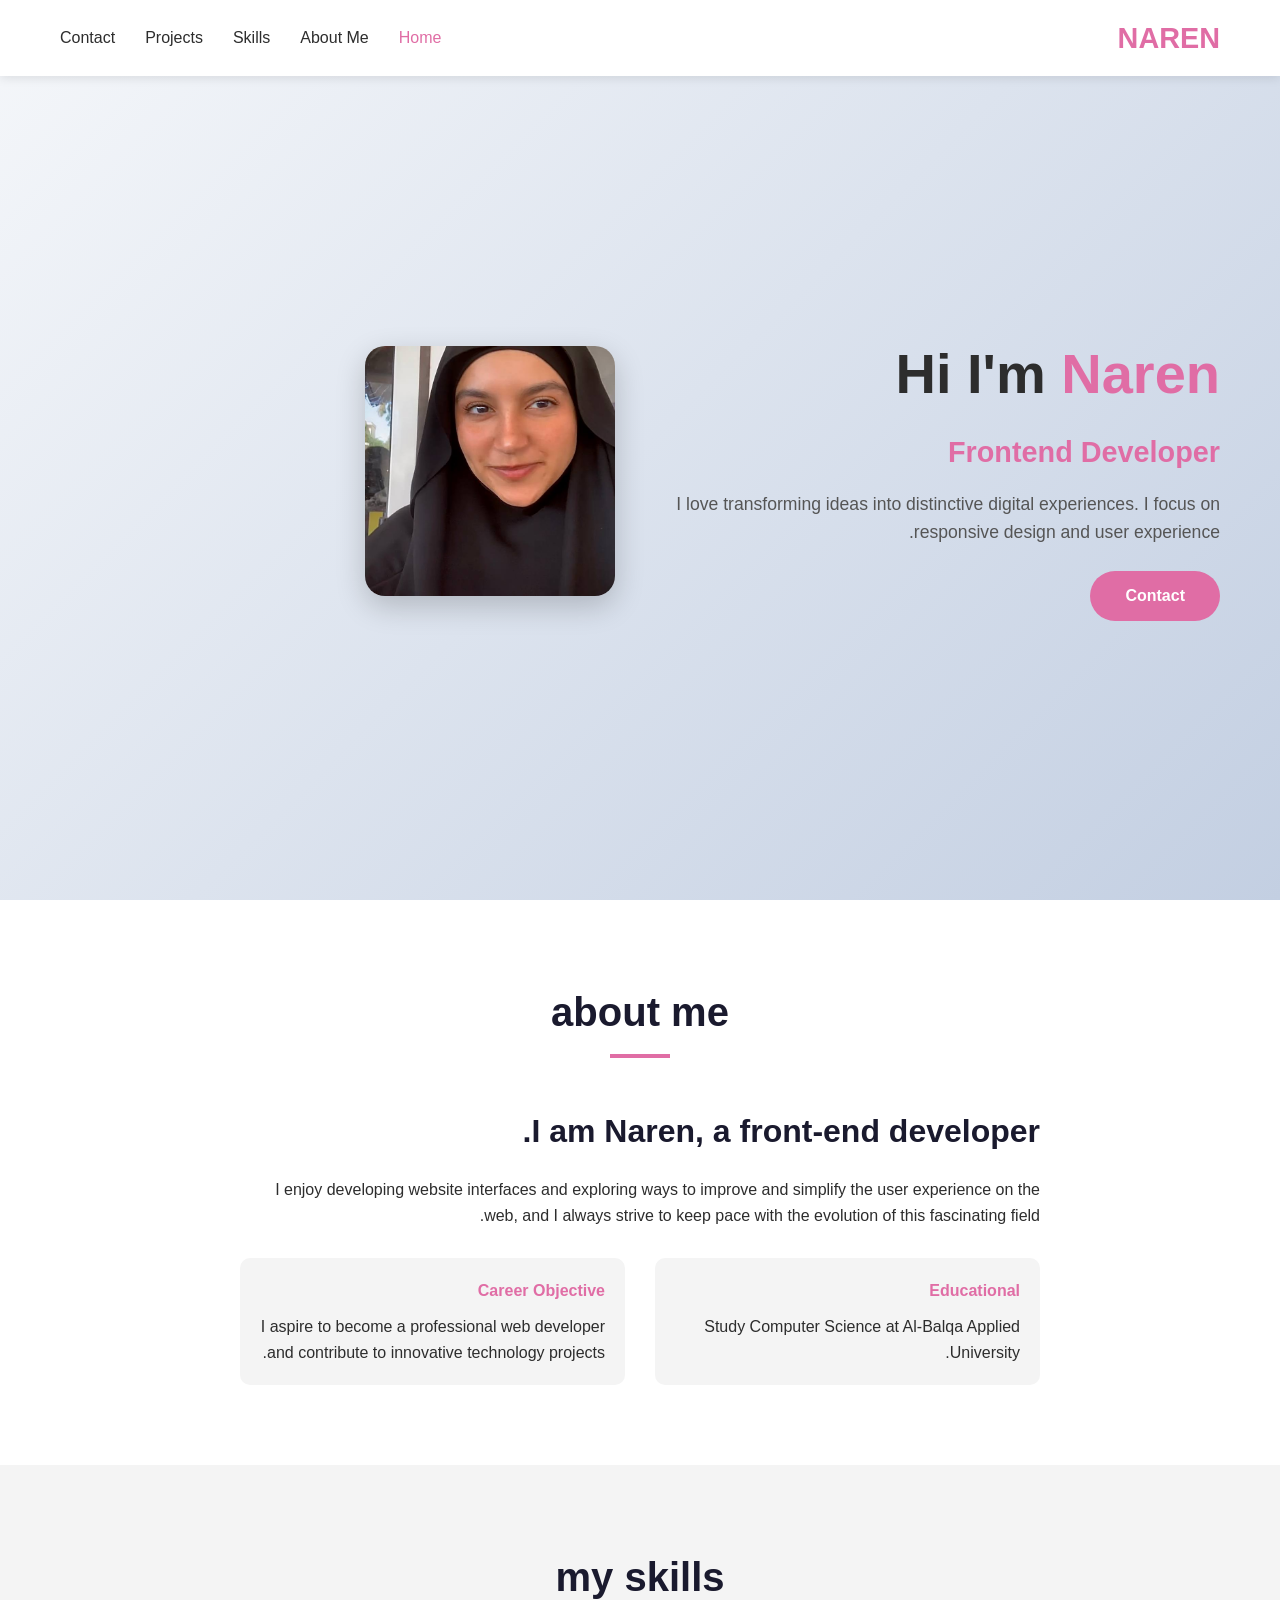
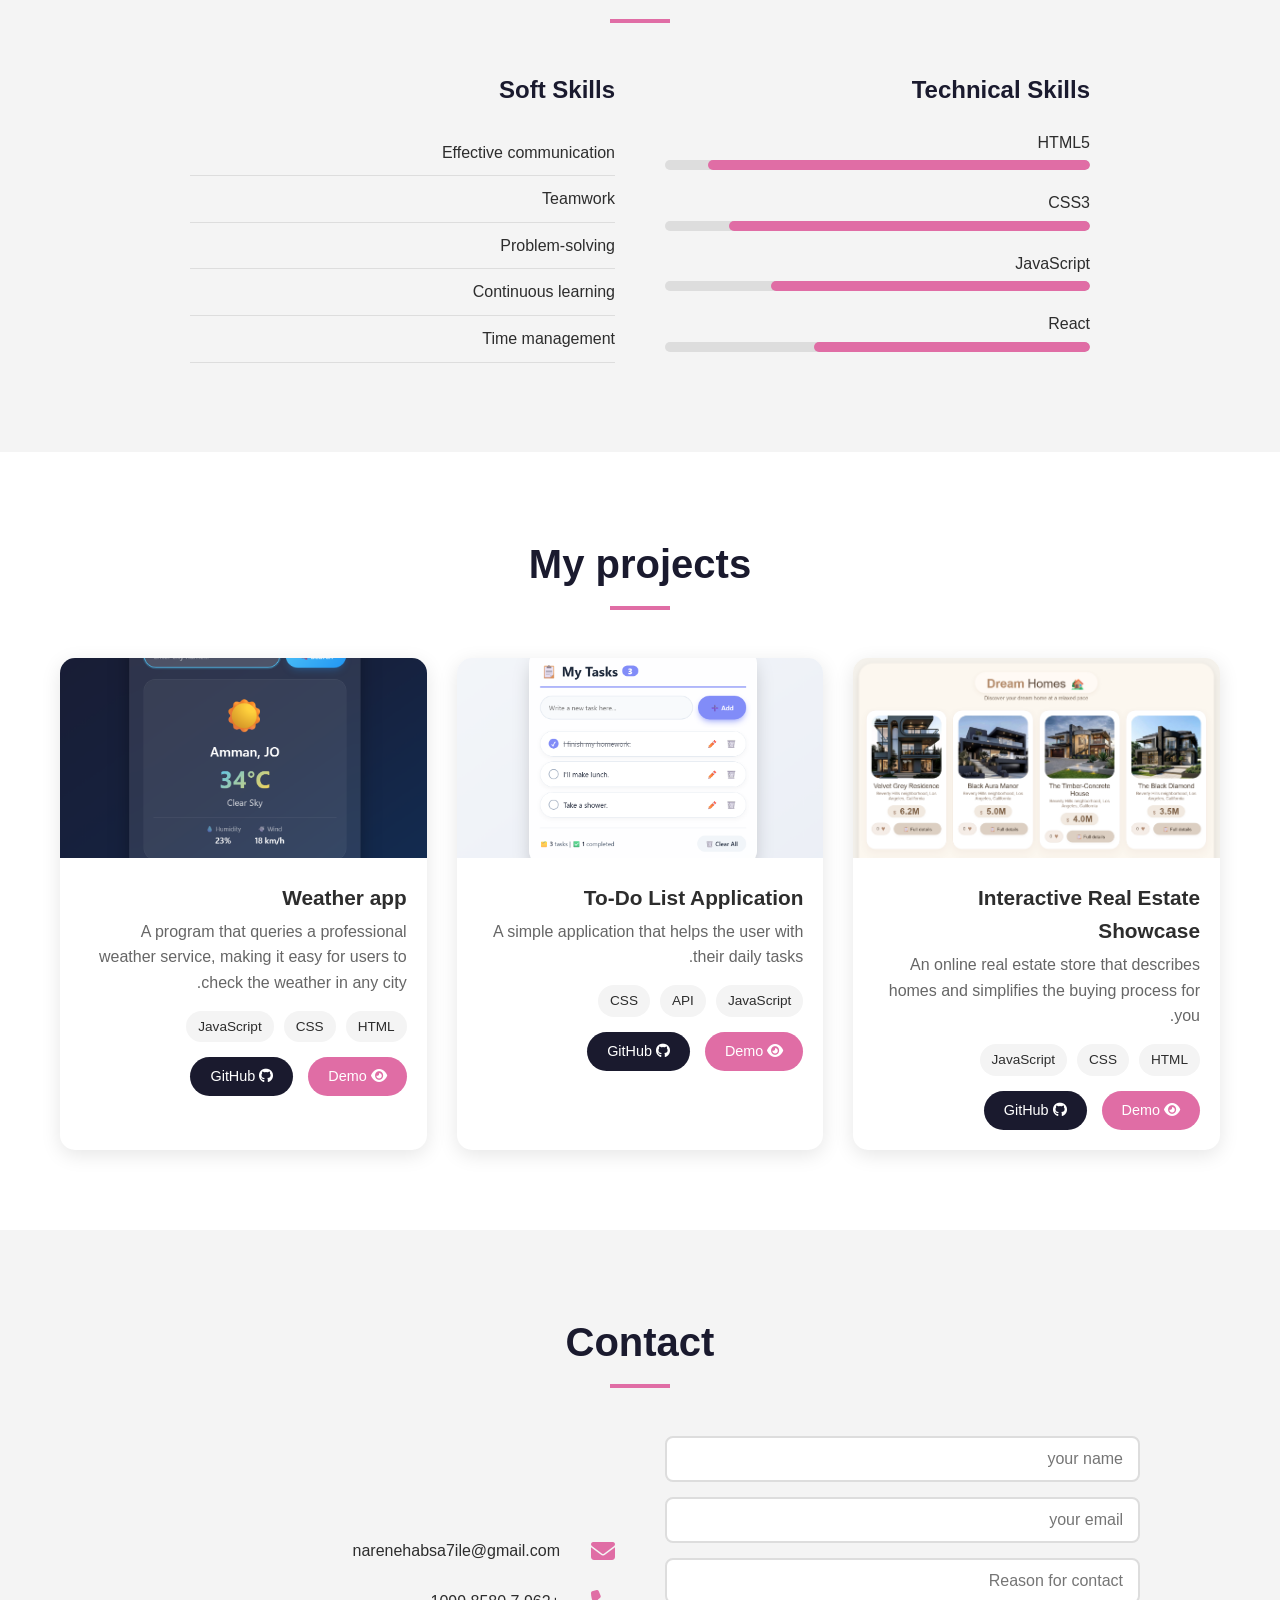
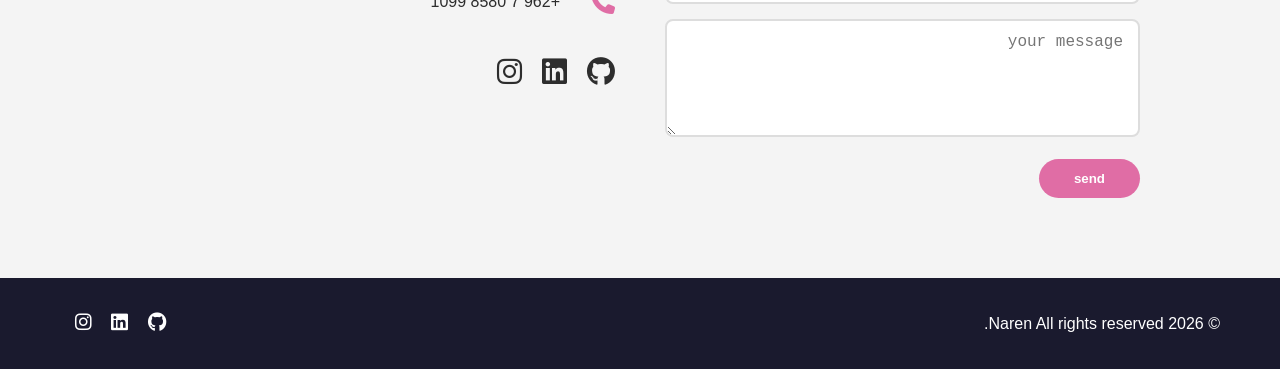
==== index.html @ 420715d7 "Add files via upload" ====
<!DOCTYPE html>
<html lang="ar">
<head>
    <meta charset="UTF-8">
    <meta name="viewport" content="width=device-width, initial-scale=1.0">
    <title>Naren Ehab - Frontend Developer</title>
    
    <link rel="stylesheet" href="stayle.css">
    
    <link rel="stylesheet" href="https://cdnjs.cloudflare.com/ajax/libs/font-awesome/6.5.0/css/all.min.css">
</head>
<body>

    <header>
        <nav>
            <div class="logo">
                <a href="#">NAREN</a>
            </div>
            
            <ul class="nav-links">
                <li><a href="#home">Home</a></li>
                <li><a href="#about">About Me</a></li>
                <li><a href="#skills">Skills</a></li>
                <li><a href="#projects">Projects</a></li>
                <li><a href="#contact">Contact</a></li>
            </ul>
            
            <div class="hamburger">
                <i class="fas fa-bars"></i>
            </div>
        </nav>
    </header>

    <section id="home" class="hero">
        <div class="container">
            <div class="hero-content">
                <div class="hero-text">
                    <h1>Hi I'm<span> Naren</span></h1>
                    <h2>Frontend Developer</h2>
                    <p>I love transforming ideas into distinctive digital experiences. I focus on responsive design and user experience.</p>                   
                    <a href="#contact" class="btn-primary">Contact</a>
                </div>
                <div class="hero-image">
                    <img src="photo_2026-07-29_14-38-43.jpg" alt="Naren">
                </div>
            </div>
        </div>
    </section>

    <section id="about" class="about">
        <div class="container">
            <h2 class="section-title">about me</h2>
            <div class="about-content">
                <div class="about-text">
                    <h3>I am Naren, a front-end developer.</h3>
                    <p>I enjoy developing website interfaces and exploring ways to improve and simplify the user experience on the web, and I always strive to keep pace with the evolution of this fascinating field.</p>
                    
                    <div class="about-details">
                        <div class="detail-item">
                            <h4>Educational</h4>
                            <p>Study Computer Science at Al-Balqa Applied University.</p>
                        </div>
                        <div class="detail-item">
                            <h4>Career Objective</h4>
                            <p>I aspire to become a professional web developer and contribute to innovative technology projects.</p>                    
                            </div>
                    </div>
                </div>
            </div>
        </div>
    </section>

    <section id="skills" class="skills">
        <div class="container">
            <h2 class="section-title">my skills</h2>
            
            <div class="skills-grid">
                <div class="skills-category">
                    <h3>Technical Skills</h3> 
                     <div class="skill-item">
                        <span>HTML5</span>
                        <div class="progress-bar"><div style="width: 90%"></div></div>
                    </div>
                    <div class="skill-item">
                        <span>CSS3</span>
                        <div class="progress-bar"><div style="width: 85%"></div></div>
                    </div>
                    <div class="skill-item">
                        <span>JavaScript</span>
                        <div class="progress-bar"><div style="width: 75%"></div></div>
                    </div>
                    <div class="skill-item">
                        <span>React</span>
                        <div class="progress-bar"><div style="width: 65%"></div></div>
                    </div>
                </div>
                
                <div class="skills-category">
                   <h3>Soft Skills</h3>
                    <ul>
                        <li>Effective communication</li>
                        <li>Teamwork</li>
                        <li>Problem-solving</li>
                        <li>Continuous learning</li>
                        <li>Time management</li>
                    </ul>
                </div>
            </div>
        </div>
    </section>

    <!-- ===== قسم المشاريع =-->
    <section id="projects" class="projects">
        <div class="container">
            <h2 class="section-title">My projects</h2>
            
            <div class="projects-grid">
                
                <div class="project-card">
                    <img src="Screenshot 2026-08-02 121738.png" alt="Interactive Real Estate Showcase">
                    <h3>Interactive Real Estate Showcase</h3>
                    <p>An online real estate store that describes homes and simplifies the buying process for you.</p>
                    <div class="project-tech">
                        <span>HTML</span>
                        <span>CSS</span>
                        <span>JavaScript</span>
                    </div>
                    <div class="project-links">
                        <a href="🏡 Luxury Homes Gallery Project.pdf" class="btn-demo"><i class="fas fa-eye"></i> Demo</a>
                        <a href="https://github.com/naren-sahile-stack/Project-1" class="btn-github"><i class="fab fa-github"></i> GitHub</a>
                    </div>
                </div>
                
                  
                <div class="project-card">
                    <img src="Screenshot 2026-08-02 124417.png" alt="To-Do List Application">
                    <h3>To-Do List Application</h3>
                    <P>A simple application that helps the user with their daily tasks.</p>
                    <div class="project-tech">
                        <span>JavaScript</span>
                        <span>API</span>
                        <span>CSS</span>
                    </div>
                    <div class="project-links">
                        <a href="Document.pdf" class="btn-demo"><i class="fas fa-eye"></i> Demo</a>
                        <a href="https://github.com/naren-sahile-stack/Project-2" class="btn-github"><i class="fab fa-github"></i> GitHub</a>
                    </div>
                </div>
                
                 
                <div class="project-card">
                    <img src="Screenshot 2026-08-02 125437.png" alt="Weather app">
                    <h3>Weather app</h3>
                    <p>A program that queries a professional weather service, making it easy for users to check the weather in any city.</p>
                    <div class="project-tech">
                        <span>HTML</span>
                        <span>CSS</span>
                        <span>JavaScript</span>
                    </div>
                    <div class="project-links">
                        <a href="Weather App.pdf" class="btn-demo"><i class="fas fa-eye"></i> Demo</a>
                        <a href="https://github.com/naren-sahile-stack/Project-3" class="btn-github"><i class="fab fa-github"></i> GitHub</a>
                    </div>
                </div>
            </div>
        </div>
    </section>

    <!-- ===== قسم الاتصال ===== -->
    <section id="contact" class="contact">
        <div class="container">
            <h2 class="section-title">Contact</h2>
            
            <div class="contact-content">
                <form id="contact-form" class="contact-form">
                    <input type="text" id="name" placeholder="your name" required>
                    <input type="email" id="email" placeholder="your email" required>
                    <input type="text" id="subject" placeholder="Reason for contact">
                    <textarea id="message" placeholder="your message" rows="5" required></textarea>
                    <button type="submit" class="btn-primary">send</button>
                </form>
                
                <div class="contact-info">
                    <div class="info-item">
                        <i class="fas fa-envelope"></i>
                        <p>narenehabsa7ile@gmail.com</p>
                    </div>
                    <div class="info-item">
                        <i class="fas fa-phone"></i>
                        <p>+962 7 8580 1099</p>
                    </div>
                    <div class="social-links">
                        <a href="https://github.com/naren-sahile-stack"><i class="fab fa-github"></i></a>
                        <a href="https://www.linkedin.com/in/narin-ehab-40582b307/?lipi=urn%3Ali%3Apage%3Ad_flagship3_feed%3BOdDFNkgrSSKiuGozs9WmFQ%3D%3D"><i class="fab fa-linkedin"></i></a>
                        <a href="https://www.instagram.com/naren._.sa7ile/#"><i class="fab fa-instagram"></i></a>
                    </div>
                </div>
            </div>
        </div>
    </section>

    <!-- ===== الفوتر ===== -->
    <footer>
        <div class="container">
        <p>© 2026 Naren All rights reserved.</p>
            <div class="footer-social">
                <a href="https://github.com/naren-sahile-stack"><i class="fab fa-github"></i></a>
                <a href="https://www.linkedin.com/in/narin-ehab-40582b307/?lipi=urn%3Ali%3Apage%3Ad_flagship3_feed%3BOdDFNkgrSSKiuGozs9WmFQ%3D%3D"><i class="fab fa-linkedin"></i></a>
                <a href="https://www.instagram.com/naren._.sa7ile/#"><i class="fab fa-instagram"></i></a>
            </div>
        </div>
    </footer>

    <!-- ===== زر العودة للأعلى ===== -->
    <button id="scroll-top" class="scroll-top">
        <i class="fas fa-arrow-up"></i>
    </button>

    <!-- ===== ربط ملف JavaScript ===== -->
    <script src="script.js"></script>
</body>
</html>
---- stayle.css ----
/* ===== إعدادات عامة ===== */
* {
    margin: 0;
    padding: 0;
    box-sizing: border-box;
}

:root {
    --primary: oklch(68.602% 0.15568 351.465);
    --secondary: #2D2D2D;
    --white: #FFFFFF;
    --gray: #F4F4F4;
    --dark: #1A1A2E;
}

html {
    scroll-behavior: smooth;
}

body {
    font-family: 'Segoe UI', Tahoma, Geneva, Verdana, sans-serif;
    line-height: 1.6;
    color: var(--secondary);
    direction: rtl;
}

.container {
    max-width: 1200px;
    margin: 0 auto;
    padding: 0 20px;
}

.section-title {
    text-align: center;
    font-size: 2.5rem;
    margin-bottom: 3rem;
    color: var(--dark);
}

.section-title::after {
    content: '';
    display: block;
    width: 60px;
    height: 4px;
    background: var(--primary);
    margin: 10px auto 0;
}

/* ===== الهيدر والتنقل ===== */
header {
    position: fixed;
    top: 0;
    left: 0;
    right: 0;
    background: var(--white);
    box-shadow: 0 2px 10px rgba(0,0,0,0.1);
    z-index: 1000;
    padding: 15px 0;
}

nav {
    max-width: 1200px;
    margin: 0 auto;
    display: flex;
    justify-content: space-between;
    align-items: center;
    padding: 0 20px;
}

.logo a {
    font-size: 1.8rem;
    font-weight: bold;
    color: var(--primary);
    text-decoration: none;
}

.nav-links {
    display: flex;
    list-style: none;
    gap: 30px;
}

.nav-links a {
    text-decoration: none;
    color: var(--secondary);
    font-weight: 500;
    transition: color 0.3s;
}

.nav-links a:hover,
.nav-links a.active {
    color: var(--primary);
}

.hamburger {
    display: none;
    font-size: 1.8rem;
    cursor: pointer;
    color: var(--secondary);
}

/* ===== القسم الرئيسي (Hero) ===== */
.hero {
    min-height: 100vh;
    display: flex;
    align-items: center;
    padding: 100px 20px 50px;
    background: linear-gradient(135deg, #f5f7fa 0%, #c3cfe2 100%);
}

.hero-content {
    max-width: 1200px;
    margin: 0 auto;
    display: grid;
    grid-template-columns: 1fr 1fr;
    gap: 50px;
    align-items: center;
}

.hero-text h1 {
    font-size: 3.5rem;
    margin-bottom: 10px;
}

.hero-text h1 span {
    color: var(--primary);
}

.hero-text h2 {
    font-size: 1.8rem;
    color: var(--primary);
    margin-bottom: 15px;
}

.hero-text p {
    font-size: 1.1rem;
    margin-bottom: 25px;
    color: #555;
}

.hero-image img {
    width: 100%;
    max-width: 250px;
    aspect-ratio: 1 / 1; /* مربع */
    object-fit: cover; /* يغطي المساحة بشكل جميل */
    border-radius: 20px; /* زوايا مدورة مش حادة */
    box-shadow: 0 10px 30px rgba(0,0,0,0.2);
}

/* ===== الأزرار ===== */
.btn-primary {
    display: inline-block;
    padding: 12px 35px;
    background: var(--primary);
    color: var(--white);
    text-decoration: none;
    border-radius: 30px;
    font-weight: 600;
    border: none;
    cursor: pointer;
    transition: transform 0.3s, box-shadow 0.3s;
}

.btn-primary:hover {
    transform: translateY(-3px);
    box-shadow: 0 10px 20px rgba(108, 99, 255, 0.3);
}

/* ===== قسم عني ===== */
.about {
    padding: 80px 0;
    background: var(--white);
}

.about-content {
    max-width: 800px;
    margin: 0 auto;
}

.about-text h3 {
    font-size: 2rem;
    margin-bottom: 20px;
    color: var(--dark);
}

.about-details {
    display: grid;
    grid-template-columns: 1fr 1fr;
    gap: 30px;
    margin-top: 30px;
}

.detail-item {
    background: var(--gray);
    padding: 20px;
    border-radius: 10px;
}

.detail-item h4 {
    color: var(--primary);
    margin-bottom: 10px;
}

/* ===== قسم المهارات ===== */
.skills {
    padding: 80px 0;
    background: var(--gray);
}

.skills-grid {
    display: grid;
    grid-template-columns: 1fr 1fr;
    gap: 50px;
    max-width: 900px;
    margin: 0 auto;
}

.skills-category h3 {
    font-size: 1.5rem;
    margin-bottom: 20px;
    color: var(--dark);
}

.skill-item {
    margin-bottom: 20px;
}

.skill-item span {
    display: block;
    font-weight: 500;
    margin-bottom: 5px;
}

.progress-bar {
    width: 100%;
    height: 10px;
    background: #ddd;
    border-radius: 5px;
    overflow: hidden;
}

.progress-bar div {
    height: 100%;
    background: var(--primary);
    border-radius: 5px;
    transition: width 1s;
}

.skills-category ul {
    list-style: none;
}

.skills-category ul li {
    padding: 10px 0;
    border-bottom: 1px solid #ddd;
}

/* ===== قسم المشاريع ===== */
.projects {
    padding: 80px 0;
    background: var(--white);
}

.projects-grid {
    display: grid;
    grid-template-columns: repeat(auto-fit, minmax(300px, 1fr));
    gap: 30px;
}

.project-card {
    background: var(--white);
    border-radius: 15px;
    overflow: hidden;
    box-shadow: 0 5px 20px rgba(0,0,0,0.1);
    transition: transform 0.3s;
}

.project-card:hover {
    transform: translateY(-10px);
}

.project-card img {
    width: 100%;
    height: 200px;
    object-fit: cover;
}

.project-card h3 {
    padding: 15px 20px 5px;
    font-size: 1.3rem;
}

.project-card p {
    padding: 0 20px 15px;
    color: #666;
}

.project-tech {
    padding: 0 20px 15px;
    display: flex;
    gap: 10px;
    flex-wrap: wrap;
}

.project-tech span {
    background: var(--gray);
    padding: 5px 12px;
    border-radius: 20px;
    font-size: 0.85rem;
}

.project-links {
    padding: 0 20px 20px;
    display: flex;
    gap: 15px;
}

.project-links a {
    padding: 8px 20px;
    border-radius: 25px;
    text-decoration: none;
    font-size: 0.9rem;
    transition: all 0.3s;
}

.btn-demo {
    background: var(--primary);
    color: var(--white);
}

.btn-demo:hover {
    background:  oklch(68.602% 0.15568 351.465);
}

.btn-github {
    background: var(--dark);
    color: var(--white);
}

.btn-github:hover {
    background: #333;
}

/* ===== قسم الاتصال ===== */
.contact {
    padding: 80px 0;
    background: var(--gray);
}

.contact-content {
    display: grid;
    grid-template-columns: 1fr 1fr;
    gap: 50px;
    max-width: 1000px;
    margin: 0 auto;
}

.contact-form input,
.contact-form textarea {
    width: 100%;
    padding: 12px 15px;
    margin-bottom: 15px;
    border: 2px solid #ddd;
    border-radius: 8px;
    font-size: 1rem;
    transition: border-color 0.3s;
}

.contact-form input:focus,
.contact-form textarea:focus {
    outline: none;
    border-color: var(--primary);
}

.contact-form .error {
    border-color: #ff4444;
}

.contact-info {
    display: flex;
    flex-direction: column;
    gap: 25px;
    justify-content: center;
}

.info-item {
    display: flex;
    align-items: center;
    gap: 15px;
}

.info-item i {
    font-size: 1.5rem;
    color: var(--primary);
    width: 40px;
}

.social-links {
    display: flex;
    gap: 20px;
    margin-top: 10px;
}

.social-links a {
    color: var(--secondary);
    font-size: 1.8rem;
    transition: color 0.3s, transform 0.3s;
}

.social-links a:hover {
    color: var(--primary);
    transform: translateY(-5px);
}

/* ===== الفوتر ===== */
footer {
    background: var(--dark);
    color: var(--white);
    padding: 30px 0;
    text-align: center;
}

footer .container {
    display: flex;
    justify-content: space-between;
    align-items: center;
}

.footer-social a {
    color: var(--white);
    margin-left: 15px;
    font-size: 1.2rem;
    transition: color 0.3s;
}

.footer-social a:hover {
    color: var(--primary);
}

/* ===== زر العودة للأعلى ===== */
.scroll-top {
    position: fixed;
    bottom: 30px;
    right: 30px;
    width: 50px;
    height: 50px;
    background: var(--primary);
    color: var(--white);
    border: none;
    border-radius: 50%;
    font-size: 1.2rem;
    cursor: pointer;
    box-shadow: 0 5px 15px rgba(108, 99, 255, 0.4);
    transition: all 0.3s;
    display: none;
}

.scroll-top:hover {
    transform: translateY(-5px);
}

.scroll-top.show {
    display: block;
}

/* ===== التجاوب (Responsive) ===== */

/* للتابلت */
@media (max-width: 768px) {
    .hero-content {
        grid-template-columns: 1fr;
        text-align: center;
    }
    
    .hero-image img {
        max-width: 250px;
    }
    
    .skills-grid {
        grid-template-columns: 1fr;
    }
    
    .contact-content {
        grid-template-columns: 1fr;
    }
    
    .about-details {
        grid-template-columns: 1fr;
    }
    
    .section-title {
        font-size: 2rem;
    }
}

/* للجوال */
@media (max-width: 576px) {
    .hamburger {
        display: block;
    }
    
    .nav-links {
        display: none;
        flex-direction: column;
        position: absolute;
        top: 70px;
        right: 0;
        left: 0;
        background: var(--white);
        padding: 20px;
        box-shadow: 0 5px 10px rgba(0,0,0,0.1);
        gap: 15px;
        text-align: center;
    }
    
    .nav-links.active {
        display: flex;
    }
    
    .hero-text h1 {
        font-size: 2.5rem;
    }
    
    .projects-grid {
        grid-template-columns: 1fr;
    }
    
    footer .container {
        flex-direction: column;
        gap: 15px;
    }
}
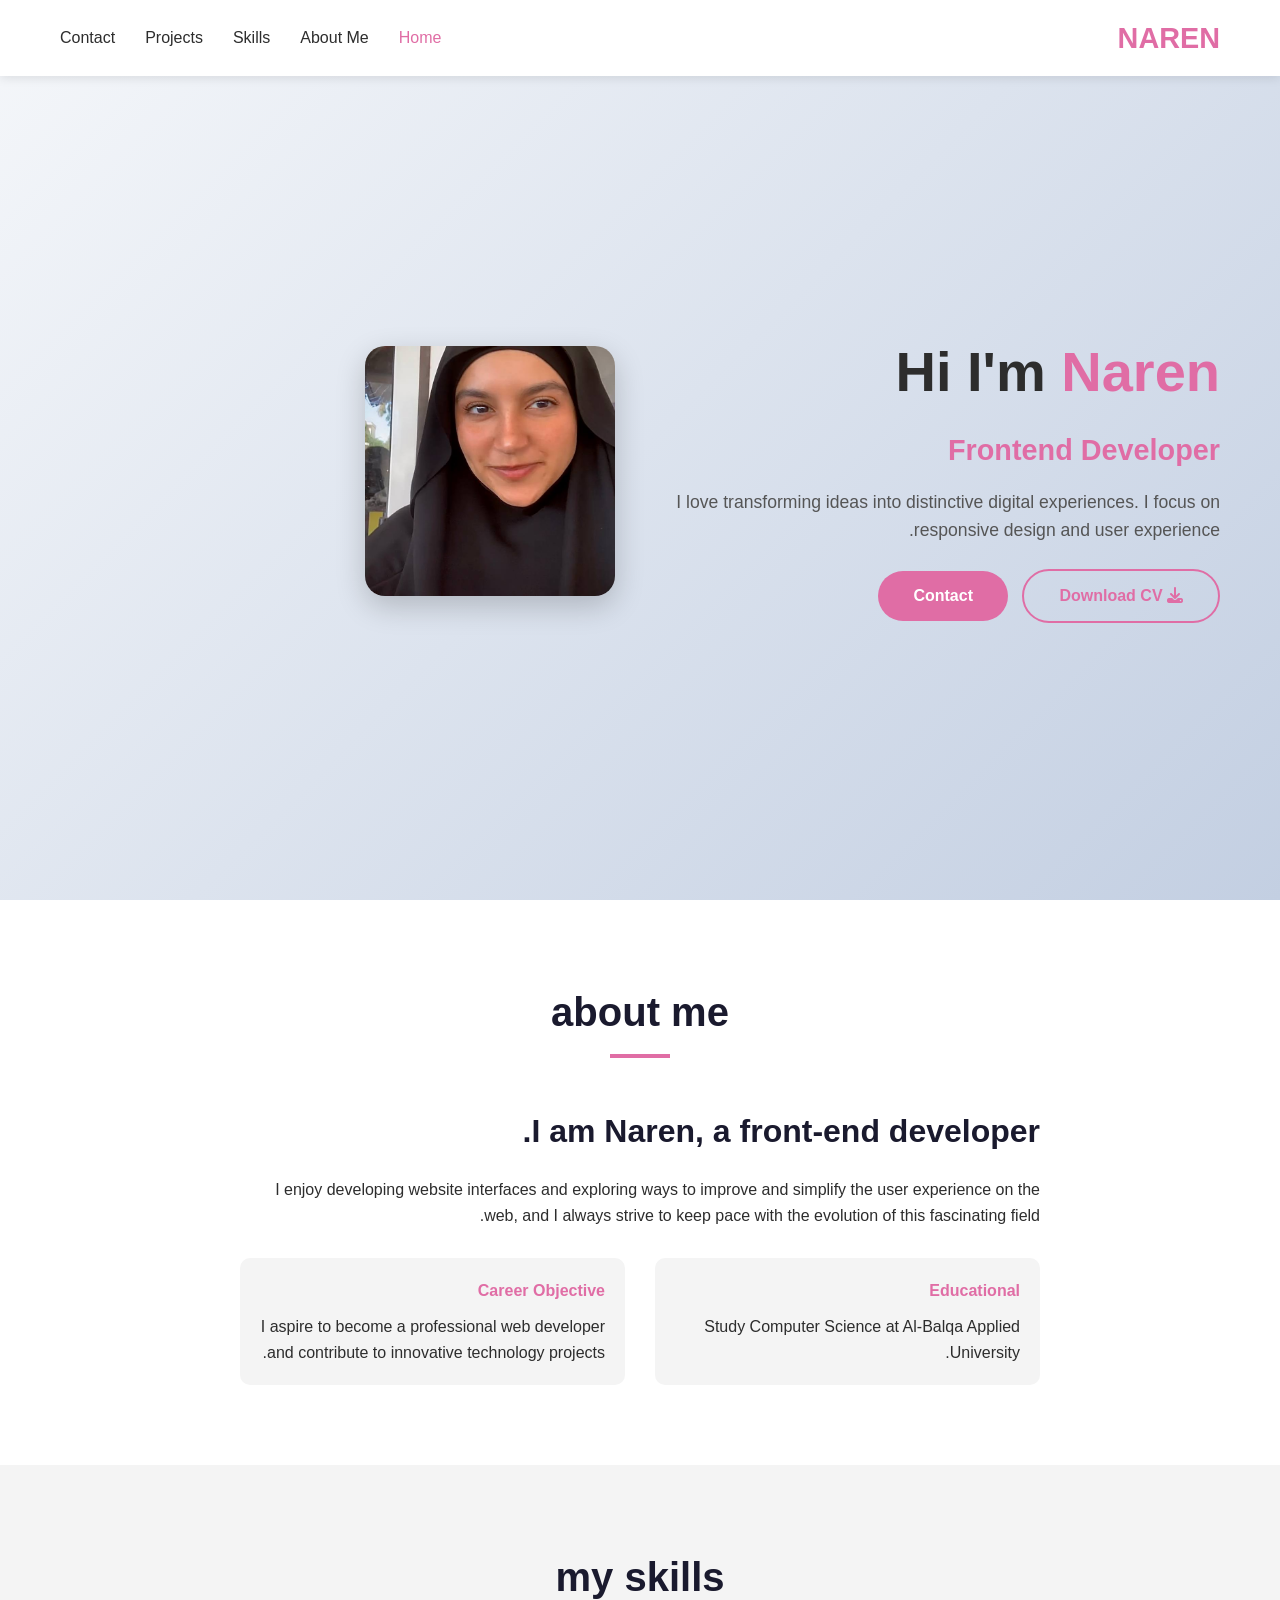
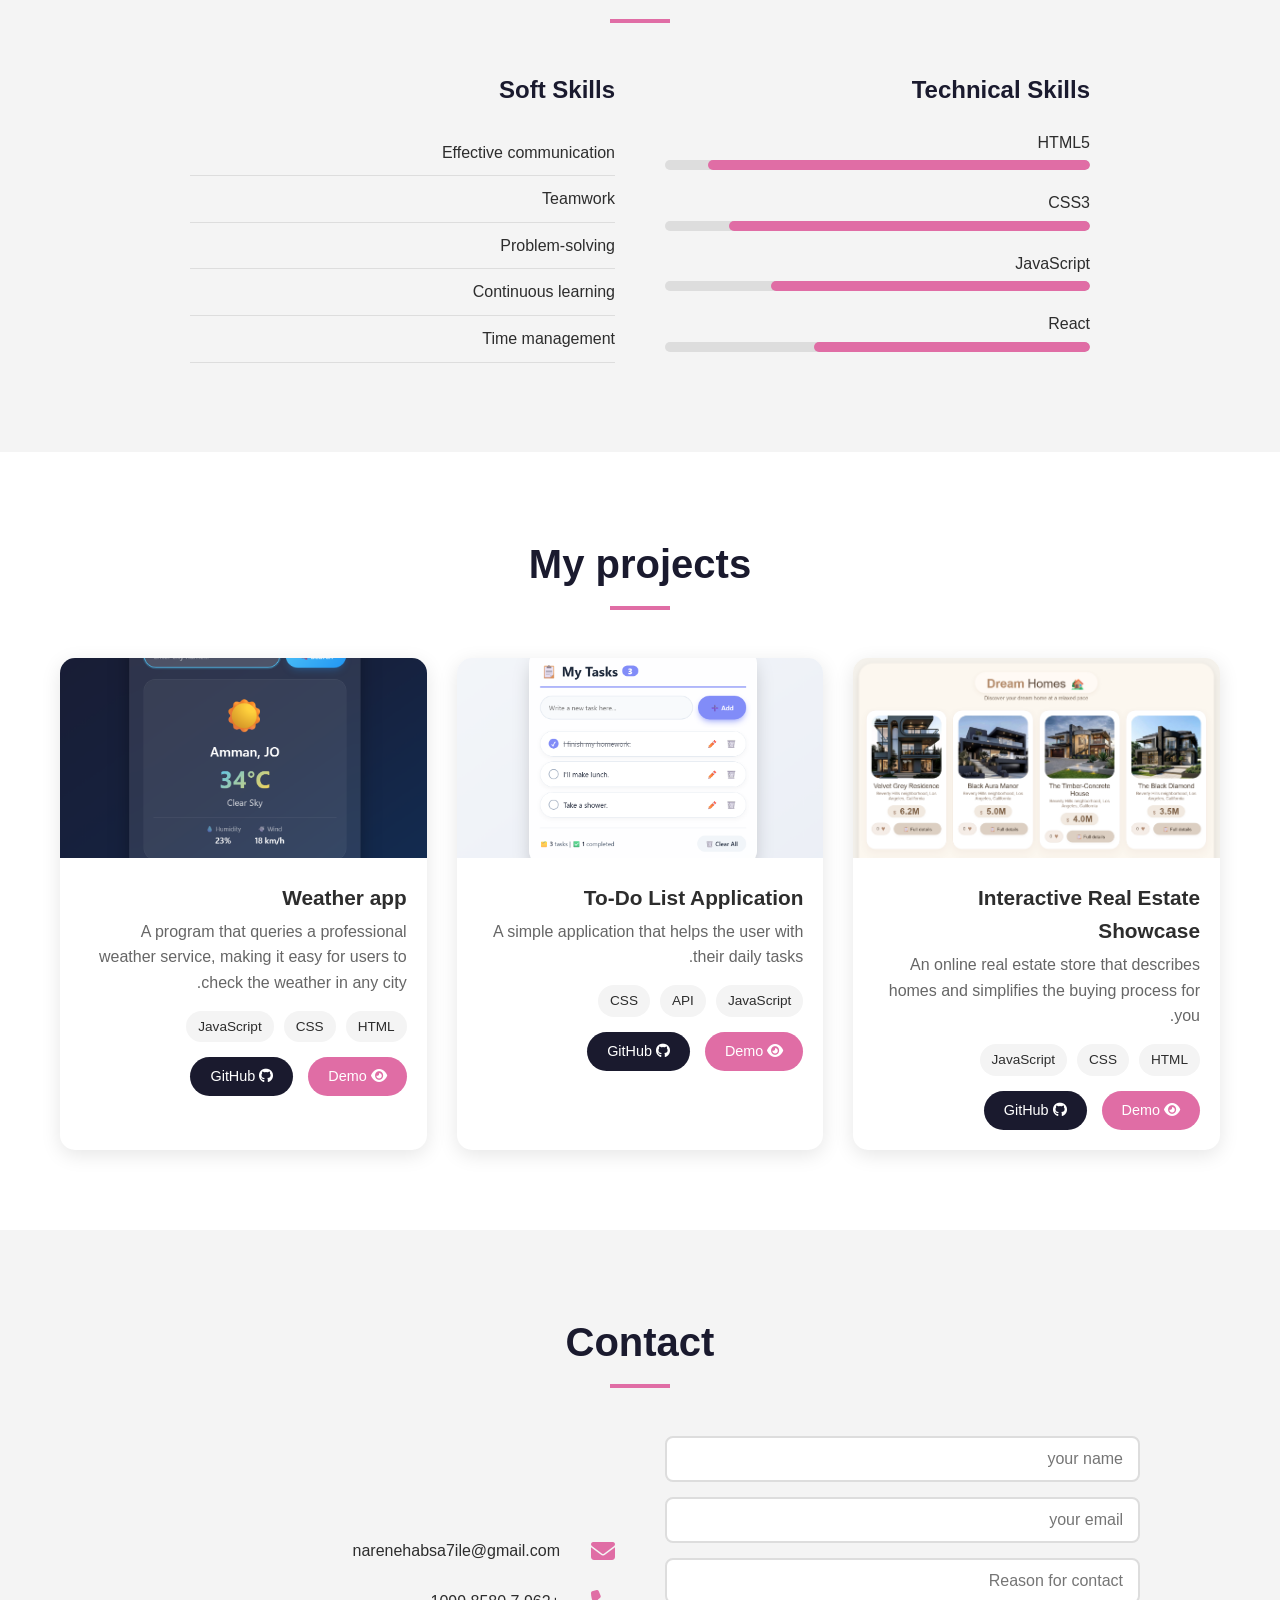
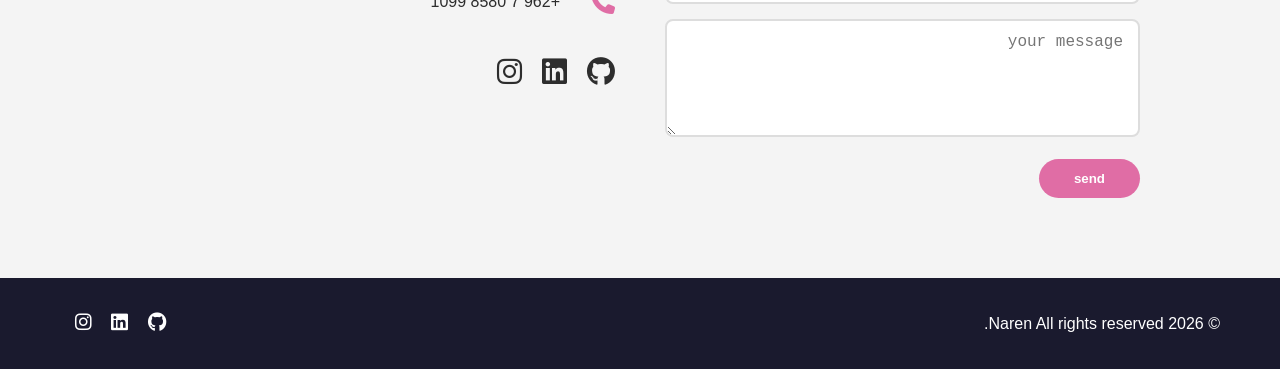
==== commit 75cbe969: "Add files via upload" ====
--- a/index.html
+++ b/index.html
@@ -1,16 +1,12 @@
 <!DOCTYPE html>
-<html lang="ar">
+<html lang="en"></html>
 <head>
-    <meta charset="UTF-8">
-    <meta name="viewport" content="width=device-width, initial-scale=1.0">
     <title>Naren Ehab - Frontend Developer</title>
-    
-    <link rel="stylesheet" href="stayle.css">
-    
+    <link rel="icon" href="data:image/svg+xml,<svg xmlns='http://www.w3.org/2000/svg' viewBox='0 0 100 100'><text y='.9em' font-size='90'>👩‍💻</text></svg>">
+    <link rel="stylesheet" href="style.css"> 
     <link rel="stylesheet" href="https://cdnjs.cloudflare.com/ajax/libs/font-awesome/6.5.0/css/all.min.css">
 </head>
 <body>
-
     <header>
         <nav>
             <div class="logo">
@@ -38,6 +34,8 @@
                     <h1>Hi I'm<span> Naren</span></h1>
                     <h2>Frontend Developer</h2>
                     <p>I love transforming ideas into distinctive digital experiences. I focus on responsive design and user experience.</p>                   
+                    <a href="Naren cv.pdf" class="btn-secondary" download>
+                    <i class="fas fa-download"></i> Download CV</a>
                     <a href="#contact" class="btn-primary">Contact</a>
                 </div>
                 <div class="hero-image">
@@ -127,7 +125,7 @@
                     </div>
                     <div class="project-links">
                         <a href="🏡 Luxury Homes Gallery Project.pdf" class="btn-demo"><i class="fas fa-eye"></i> Demo</a>
-                        <a href="https://github.com/naren-sahile-stack/Project-1" class="btn-github"><i class="fab fa-github"></i> GitHub</a>
+                        <a href="https://naren-sahile-stack.github.io/Project-1/" class="btn-github"><i class="fab fa-github"></i> GitHub</a>
                     </div>
                 </div>
                 
@@ -143,7 +141,7 @@
                     </div>
                     <div class="project-links">
                         <a href="Document.pdf" class="btn-demo"><i class="fas fa-eye"></i> Demo</a>
-                        <a href="https://github.com/naren-sahile-stack/Project-2" class="btn-github"><i class="fab fa-github"></i> GitHub</a>
+                        <a href="https://naren-sahile-stack.github.io/Project-2/" class="btn-github"><i class="fab fa-github"></i> GitHub</a>
                     </div>
                 </div>
                 
@@ -159,7 +157,7 @@
                     </div>
                     <div class="project-links">
                         <a href="Weather App.pdf" class="btn-demo"><i class="fas fa-eye"></i> Demo</a>
-                        <a href="https://github.com/naren-sahile-stack/Project-3" class="btn-github"><i class="fab fa-github"></i> GitHub</a>
+                        <a href="https://naren-sahile-stack.github.io/Project-3/" class="btn-github"><i class="fab fa-github"></i> GitHub</a>
                     </div>
                 </div>
             </div>
--- a/style.css
+++ b/style.css
@@ -0,0 +1,537 @@
+* {
+    margin: 0;
+    padding: 0;
+    box-sizing: border-box;
+}
+
+:root {
+    --primary: oklch(68.602% 0.15568 351.465);
+    --secondary: #2D2D2D;
+    --white: #FFFFFF;
+    --gray: #F4F4F4;
+    --dark: #1A1A2E;
+}
+
+html {
+    scroll-behavior: smooth;
+}
+
+body {
+    font-family: 'Segoe UI', Tahoma, Geneva, Verdana, sans-serif;
+    line-height: 1.6;
+    color: var(--secondary);
+    direction: rtl;
+}
+
+.container {
+    max-width: 1200px;
+    margin: 0 auto;
+    padding: 0 20px;
+}
+
+.section-title {
+    text-align: center;
+    font-size: 2.5rem;
+    margin-bottom: 3rem;
+    color: var(--dark);
+}
+
+.section-title::after {
+    content: '';
+    display: block;
+    width: 60px;
+    height: 4px;
+    background: var(--primary);
+    margin: 10px auto 0;
+}
+
+header {
+    position: fixed;
+    top: 0;
+    left: 0;
+    right: 0;
+    background: var(--white);
+    box-shadow: 0 2px 10px rgba(0,0,0,0.1);
+    z-index: 1000;
+    padding: 15px 0;
+}
+
+nav {
+    max-width: 1200px;
+    margin: 0 auto;
+    display: flex;
+    justify-content: space-between;
+    align-items: center;
+    padding: 0 20px;
+}
+
+.logo a {
+    font-size: 1.8rem;
+    font-weight: bold;
+    color: var(--primary);
+    text-decoration: none;
+}
+
+.nav-links {
+    display: flex;
+    list-style: none;
+    gap: 30px;
+}
+
+.nav-links a {
+    text-decoration: none;
+    color: var(--secondary);
+    font-weight: 500;
+    transition: color 0.3s;
+}
+
+.nav-links a:hover,
+.nav-links a.active {
+    color: var(--primary);
+}
+
+.hamburger {
+    display: none;
+    font-size: 1.8rem;
+    cursor: pointer;
+    color: var(--secondary);
+}
+
+.hero {
+    min-height: 100vh;
+    display: flex;
+    align-items: center;
+    padding: 100px 20px 50px;
+    background: linear-gradient(135deg, #f5f7fa 0%, #c3cfe2 100%);
+}
+
+.hero-content {
+    max-width: 1200px;
+    margin: 0 auto;
+    display: grid;
+    grid-template-columns: 1fr 1fr;
+    gap: 50px;
+    align-items: center;
+}
+
+.hero-text h1 {
+    font-size: 3.5rem;
+    margin-bottom: 10px;
+}
+
+.hero-text h1 span {
+    color: var(--primary);
+}
+
+.hero-text h2 {
+    font-size: 1.8rem;
+    color: var(--primary);
+    margin-bottom: 15px;
+}
+
+.hero-text p {
+    font-size: 1.1rem;
+    margin-bottom: 25px;
+    color: #555;
+}
+
+.hero-image img {
+    width: 100%;
+    max-width: 250px;
+    aspect-ratio: 1 / 1; 
+    object-fit: cover; 
+    border-radius: 20px; 
+    box-shadow: 0 10px 30px rgba(0,0,0,0.2);
+}
+.btn-secondary {
+    display: inline-block;
+    padding: 12px 35px;
+    background: transparent;
+    color: var(--primary);
+    text-decoration: none;
+    border-radius: 30px;
+    font-weight: 600;
+    border: 2px solid var(--primary);
+    cursor: pointer;
+    transition: all 0.3s;
+    margin-left: 10px;
+}
+
+.btn-secondary:hover {
+    background: var(--primary);
+    color: var(--white);
+}
+
+.btn-primary {
+    display: inline-block;
+    padding: 12px 35px;
+    background: var(--primary);
+    color: var(--white);
+    text-decoration: none;
+    border-radius: 30px;
+    font-weight: 600;
+    border: none;
+    cursor: pointer;
+    transition: transform 0.3s, box-shadow 0.3s;
+}
+
+.btn-primary:hover {
+    transform: translateY(-3px);
+    box-shadow: 0 10px 20px rgba(108, 99, 255, 0.3);
+}
+
+.about {
+    padding: 80px 0;
+    background: var(--white);
+}
+
+.about-content {
+    max-width: 800px;
+    margin: 0 auto;
+}
+
+.about-text h3 {
+    font-size: 2rem;
+    margin-bottom: 20px;
+    color: var(--dark);
+}
+
+.about-details {
+    display: grid;
+    grid-template-columns: 1fr 1fr;
+    gap: 30px;
+    margin-top: 30px;
+}
+
+.detail-item {
+    background: var(--gray);
+    padding: 20px;
+    border-radius: 10px;
+}
+
+.detail-item h4 {
+    color: var(--primary);
+    margin-bottom: 10px;
+}
+
+.skills {
+    padding: 80px 0;
+    background: var(--gray);
+}
+
+.skills-grid {
+    display: grid;
+    grid-template-columns: 1fr 1fr;
+    gap: 50px;
+    max-width: 900px;
+    margin: 0 auto;
+}
+
+.skills-category h3 {
+    font-size: 1.5rem;
+    margin-bottom: 20px;
+    color: var(--dark);
+}
+
+.skill-item {
+    margin-bottom: 20px;
+}
+
+.skill-item span {
+    display: block;
+    font-weight: 500;
+    margin-bottom: 5px;
+}
+
+.progress-bar {
+    width: 100%;
+    height: 10px;
+    background: #ddd;
+    border-radius: 5px;
+    overflow: hidden;
+}
+
+.progress-bar div {
+    height: 100%;
+    background: var(--primary);
+    border-radius: 5px;
+    transition: width 1s;
+}
+
+.skills-category ul {
+    list-style: none;
+}
+
+.skills-category ul li {
+    padding: 10px 0;
+    border-bottom: 1px solid #ddd;
+}
+
+.projects {
+    padding: 80px 0;
+    background: var(--white);
+}
+
+.projects-grid {
+    display: grid;
+    grid-template-columns: repeat(auto-fit, minmax(300px, 1fr));
+    gap: 30px;
+}
+
+.project-card {
+    background: var(--white);
+    border-radius: 15px;
+    overflow: hidden;
+    box-shadow: 0 5px 20px rgba(0,0,0,0.1);
+    transition: transform 0.3s;
+}
+
+.project-card:hover {
+    transform: translateY(-10px);
+}
+
+.project-card img {
+    width: 100%;
+    height: 200px;
+    object-fit: cover;
+}
+
+.project-card h3 {
+    padding: 15px 20px 5px;
+    font-size: 1.3rem;
+}
+
+.project-card p {
+    padding: 0 20px 15px;
+    color: #666;
+}
+
+.project-tech {
+    padding: 0 20px 15px;
+    display: flex;
+    gap: 10px;
+    flex-wrap: wrap;
+}
+
+.project-tech span {
+    background: var(--gray);
+    padding: 5px 12px;
+    border-radius: 20px;
+    font-size: 0.85rem;
+}
+
+.project-links {
+    padding: 0 20px 20px;
+    display: flex;
+    gap: 15px;
+}
+
+.project-links a {
+    padding: 8px 20px;
+    border-radius: 25px;
+    text-decoration: none;
+    font-size: 0.9rem;
+    transition: all 0.3s;
+}
+
+.btn-demo {
+    background: var(--primary);
+    color: var(--white);
+}
+
+.btn-demo:hover {
+    background:  oklch(68.602% 0.15568 351.465);
+}
+
+.btn-github {
+    background: var(--dark);
+    color: var(--white);
+}
+
+.btn-github:hover {
+    background: #333;
+}
+
+.contact {
+    padding: 80px 0;
+    background: var(--gray);
+}
+
+.contact-content {
+    display: grid;
+    grid-template-columns: 1fr 1fr;
+    gap: 50px;
+    max-width: 1000px;
+    margin: 0 auto;
+}
+
+.contact-form input,
+.contact-form textarea {
+    width: 100%;
+    padding: 12px 15px;
+    margin-bottom: 15px;
+    border: 2px solid #ddd;
+    border-radius: 8px;
+    font-size: 1rem;
+    transition: border-color 0.3s;
+}
+
+.contact-form input:focus,
+.contact-form textarea:focus {
+    outline: none;
+    border-color: var(--primary);
+}
+
+.contact-form .error {
+    border-color: #ff4444;
+}
+
+.contact-info {
+    display: flex;
+    flex-direction: column;
+    gap: 25px;
+    justify-content: center;
+}
+
+.info-item {
+    display: flex;
+    align-items: center;
+    gap: 15px;
+}
+
+.info-item i {
+    font-size: 1.5rem;
+    color: var(--primary);
+    width: 40px;
+}
+
+.social-links {
+    display: flex;
+    gap: 20px;
+    margin-top: 10px;
+}
+
+.social-links a {
+    color: var(--secondary);
+    font-size: 1.8rem;
+    transition: color 0.3s, transform 0.3s;
+}
+
+.social-links a:hover {
+    color: var(--primary);
+    transform: translateY(-5px);
+}
+
+footer {
+    background: var(--dark);
+    color: var(--white);
+    padding: 30px 0;
+    text-align: center;
+}
+
+footer .container {
+    display: flex;
+    justify-content: space-between;
+    align-items: center;
+}
+
+.footer-social a {
+    color: var(--white);
+    margin-left: 15px;
+    font-size: 1.2rem;
+    transition: color 0.3s;
+}
+
+.footer-social a:hover {
+    color: var(--primary);
+}
+
+.scroll-top {
+    position: fixed;
+    bottom: 30px;
+    right: 30px;
+    width: 50px;
+    height: 50px;
+    background: var(--primary);
+    color: var(--white);
+    border: none;
+    border-radius: 50%;
+    font-size: 1.2rem;
+    cursor: pointer;
+    box-shadow: 0 5px 15px rgba(108, 99, 255, 0.4);
+    transition: all 0.3s;
+    display: none;
+}
+
+.scroll-top:hover {
+    transform: translateY(-5px);
+}
+
+.scroll-top.show {
+    display: block;
+}
+
+
+@media (max-width: 768px) {
+    .hero-content {
+        grid-template-columns: 1fr;
+        text-align: center;
+    }
+    
+    .hero-image img {
+        max-width: 250px;
+    }
+    
+    .skills-grid {
+        grid-template-columns: 1fr;
+    }
+    
+    .contact-content {
+        grid-template-columns: 1fr;
+    }
+    
+    .about-details {
+        grid-template-columns: 1fr;
+    }
+    
+    .section-title {
+        font-size: 2rem;
+    }
+}
+
+@media (max-width: 576px) {
+    .hamburger {
+        display: block;
+    }
+    
+    .nav-links {
+        display: none;
+        flex-direction: column;
+        position: absolute;
+        top: 70px;
+        right: 0;
+        left: 0;
+        background: var(--white);
+        padding: 20px;
+        box-shadow: 0 5px 10px rgba(0,0,0,0.1);
+        gap: 15px;
+        text-align: center;
+    }
+    
+    .nav-links.active {
+        display: flex;
+    }
+    
+    .hero-text h1 {
+        font-size: 2.5rem;
+    }
+    
+    .projects-grid {
+        grid-template-columns: 1fr;
+    }
+    
+    footer .container {
+        flex-direction: column;
+        gap: 15px;
+    }
+}
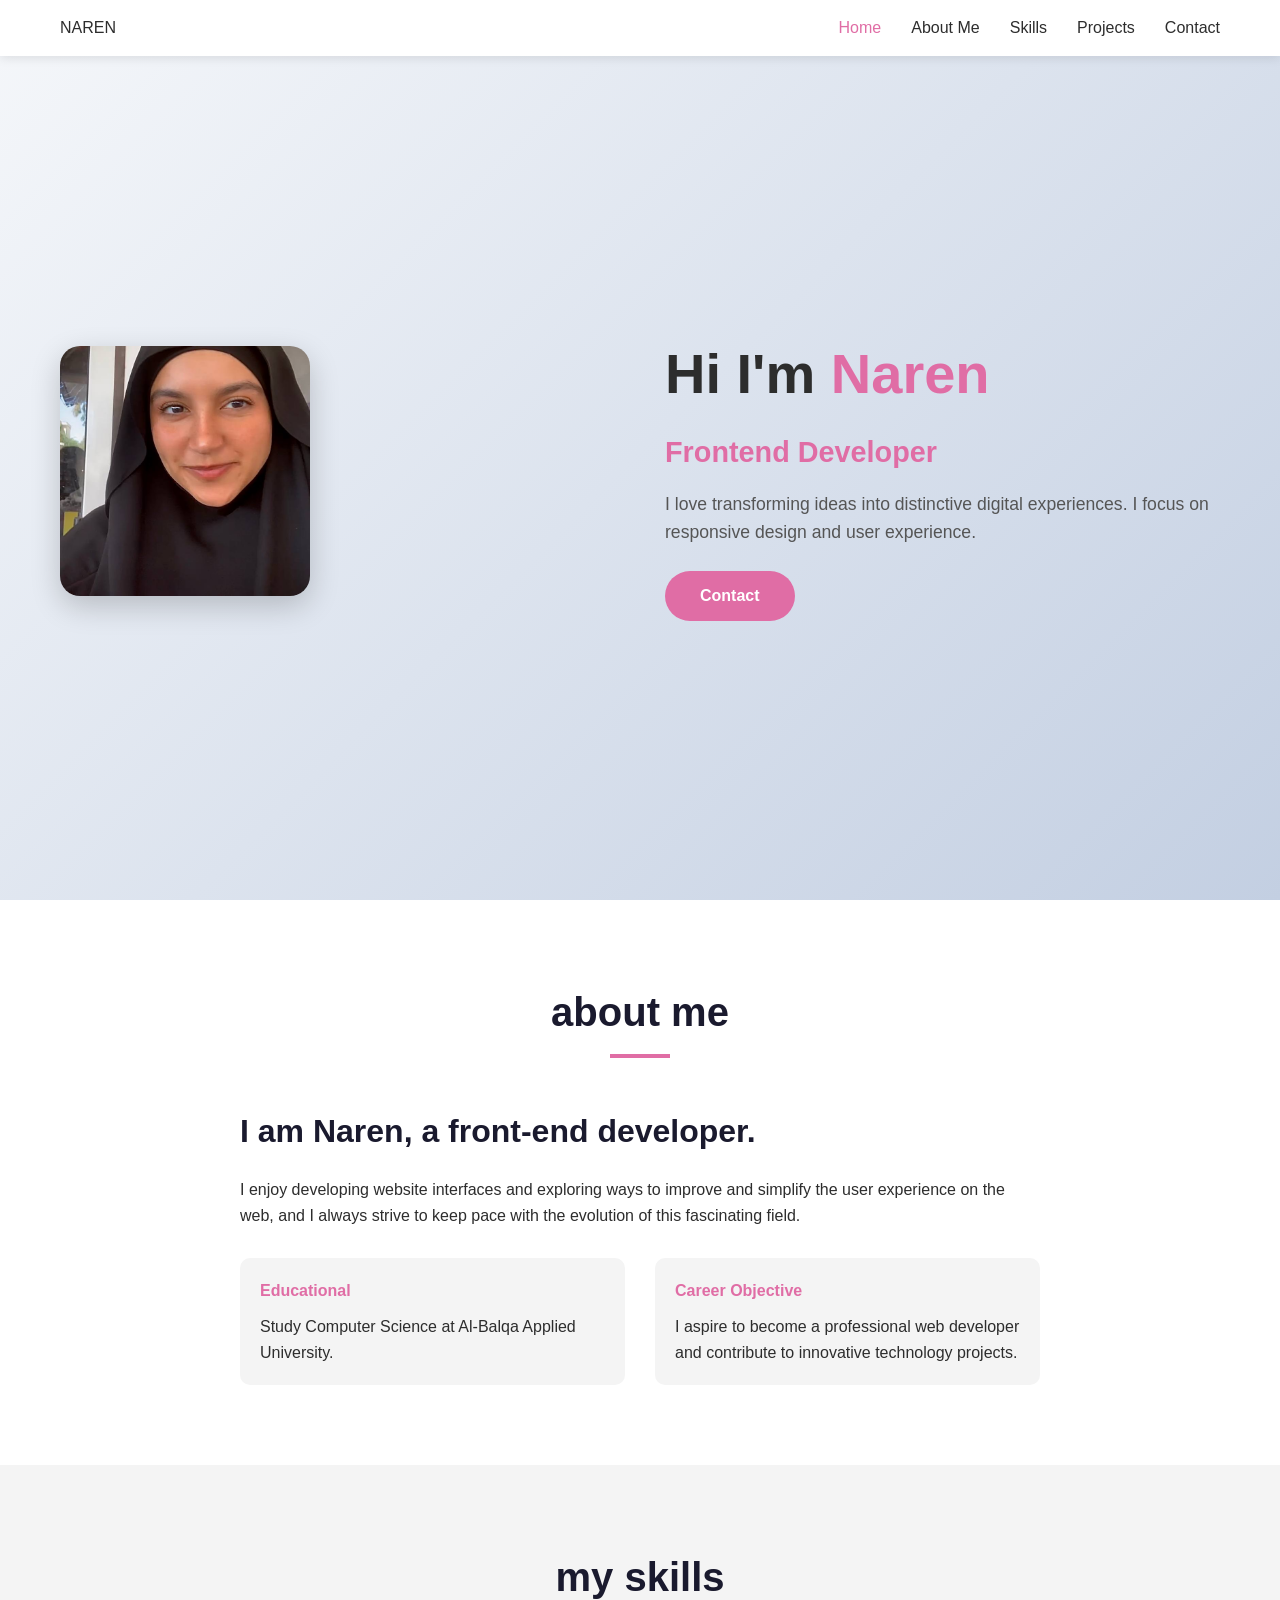
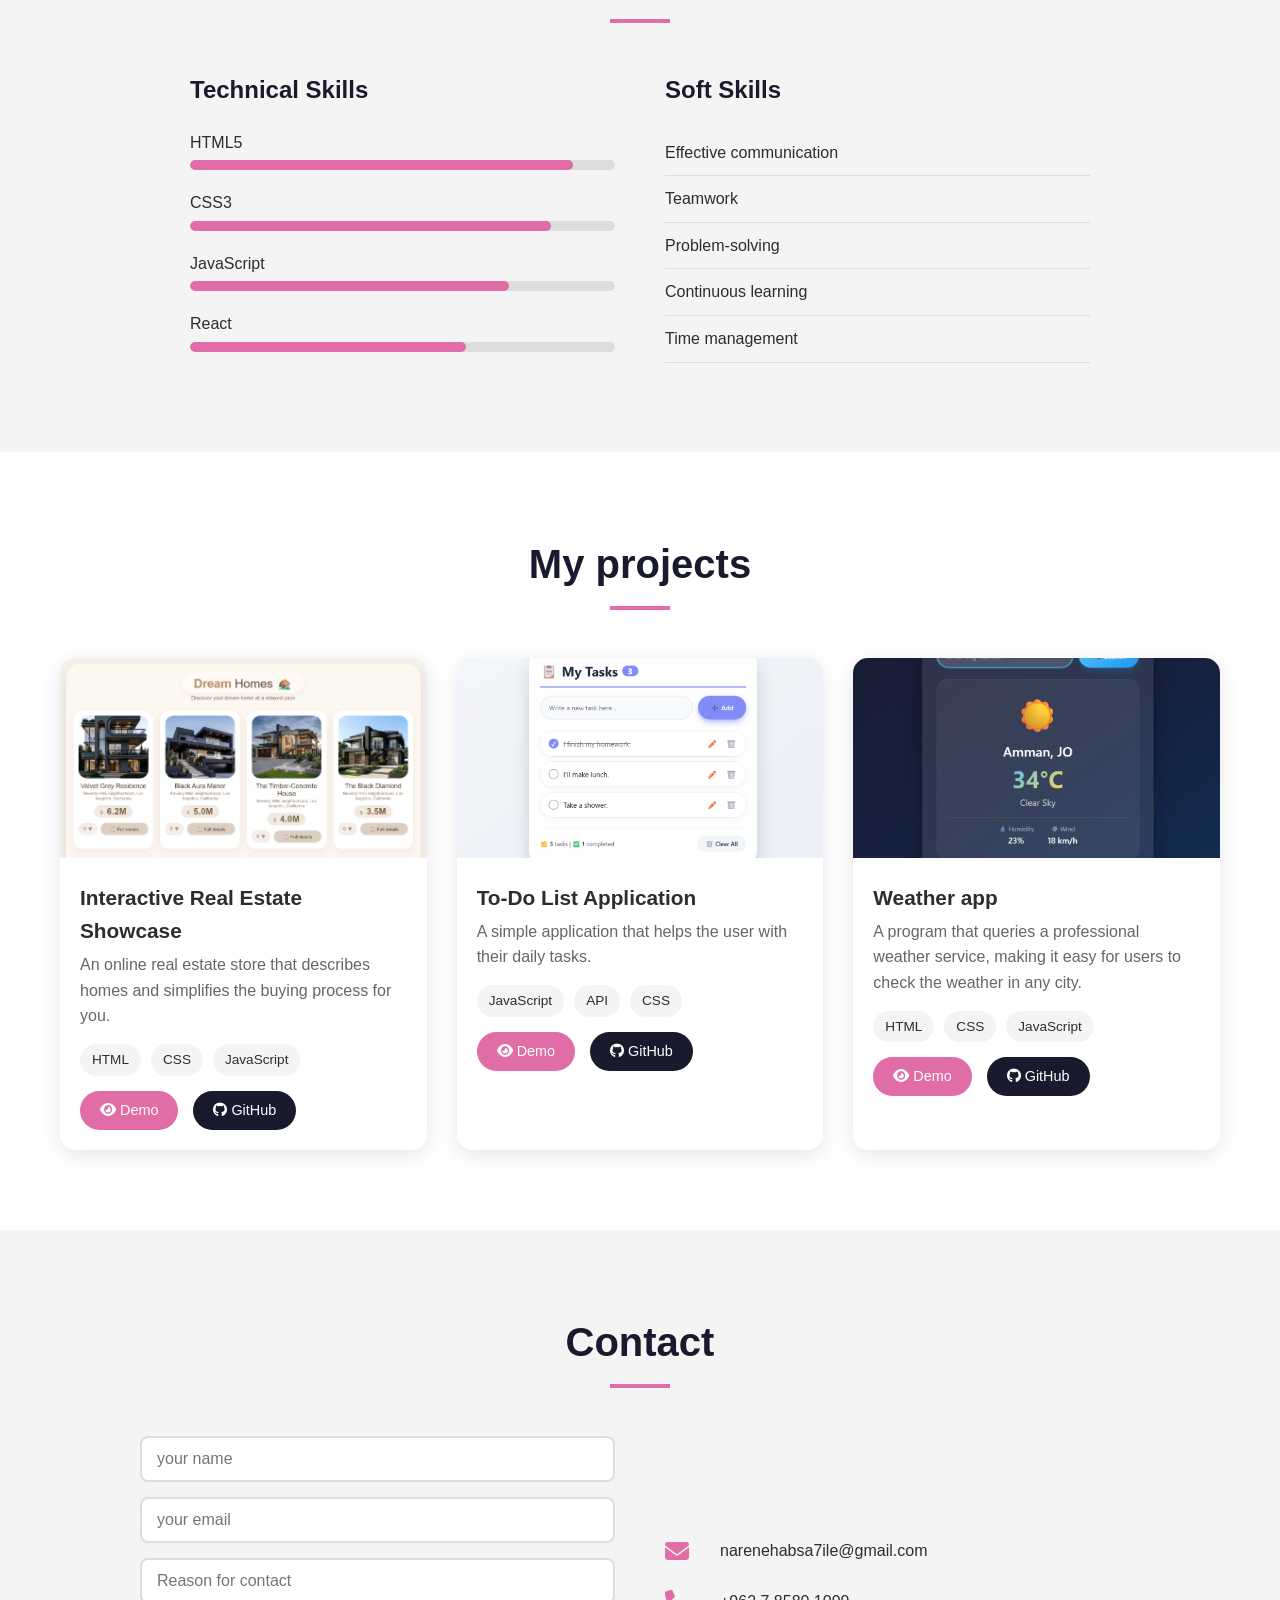
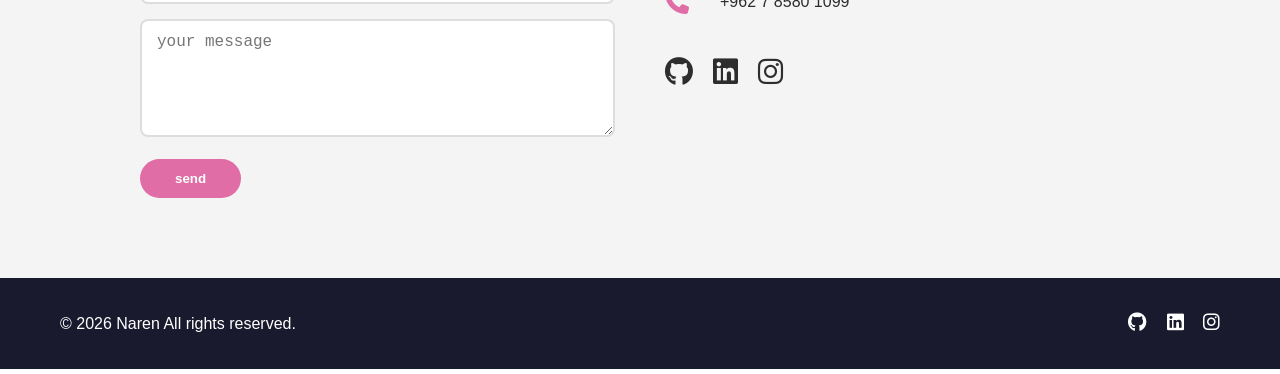
==== commit 86a08ef1: "Add files via upload" ====
--- a/index.html
+++ b/index.html
@@ -1,15 +1,14 @@
 <!DOCTYPE html>
-<html lang="en"></html>
+<html lang="en">
 <head>
     <title>Naren Ehab - Frontend Developer</title>
-    <link rel="icon" href="data:image/svg+xml,<svg xmlns='http://www.w3.org/2000/svg' viewBox='0 0 100 100'><text y='.9em' font-size='90'>👩‍💻</text></svg>">
     <link rel="stylesheet" href="style.css"> 
     <link rel="stylesheet" href="https://cdnjs.cloudflare.com/ajax/libs/font-awesome/6.5.0/css/all.min.css">
 </head>
 <body>
     <header>
         <nav>
-            <div class="logo">
+            <div class="logo"
                 <a href="#">NAREN</a>
             </div>
             
@@ -30,19 +29,17 @@
     <section id="home" class="hero">
         <div class="container">
             <div class="hero-content">
-                <div class="hero-text">
-                    <h1>Hi I'm<span> Naren</span></h1>
-                    <h2>Frontend Developer</h2>
-                    <p>I love transforming ideas into distinctive digital experiences. I focus on responsive design and user experience.</p>                   
-                    <a href="Naren cv.pdf" class="btn-secondary" download>
-                    <i class="fas fa-download"></i> Download CV</a>
-                    <a href="#contact" class="btn-primary">Contact</a>
-                </div>
                 <div class="hero-image">
-                    <img src="photo_2026-07-29_14-38-43.jpg" alt="Naren">
-                </div>
-            </div>
-        </div>
+                <img src="photo_2026-07-29_14-38-43.jpg" alt="Naren">
+                </div>
+                    <div class="hero-text">
+                        <h1>Hi I'm<span> Naren</span></h1>
+                        <h2>Frontend Developer</h2>
+                        <p>I love transforming ideas into distinctive digital experiences. I focus on responsive design and user experience.</p>                   
+                        <a href="#contact" class="btn-primary">Contact</a>
+                    </div>
+                </div>
+            </div>
     </section>
 
     <section id="about" class="about">
--- a/style.css
+++ b/style.css
@@ -20,7 +20,7 @@
     font-family: 'Segoe UI', Tahoma, Geneva, Verdana, sans-serif;
     line-height: 1.6;
     color: var(--secondary);
-    direction: rtl;
+    direction: ltr; 
 }
 
 .container {
@@ -106,10 +106,8 @@
 }
 
 .hero-content {
-    max-width: 1200px;
-    margin: 0 auto;
     display: grid;
-    grid-template-columns: 1fr 1fr;
+    grid-template-columns: 1fr 1fr;  /* نفس الشي */
     gap: 50px;
     align-items: center;
 }
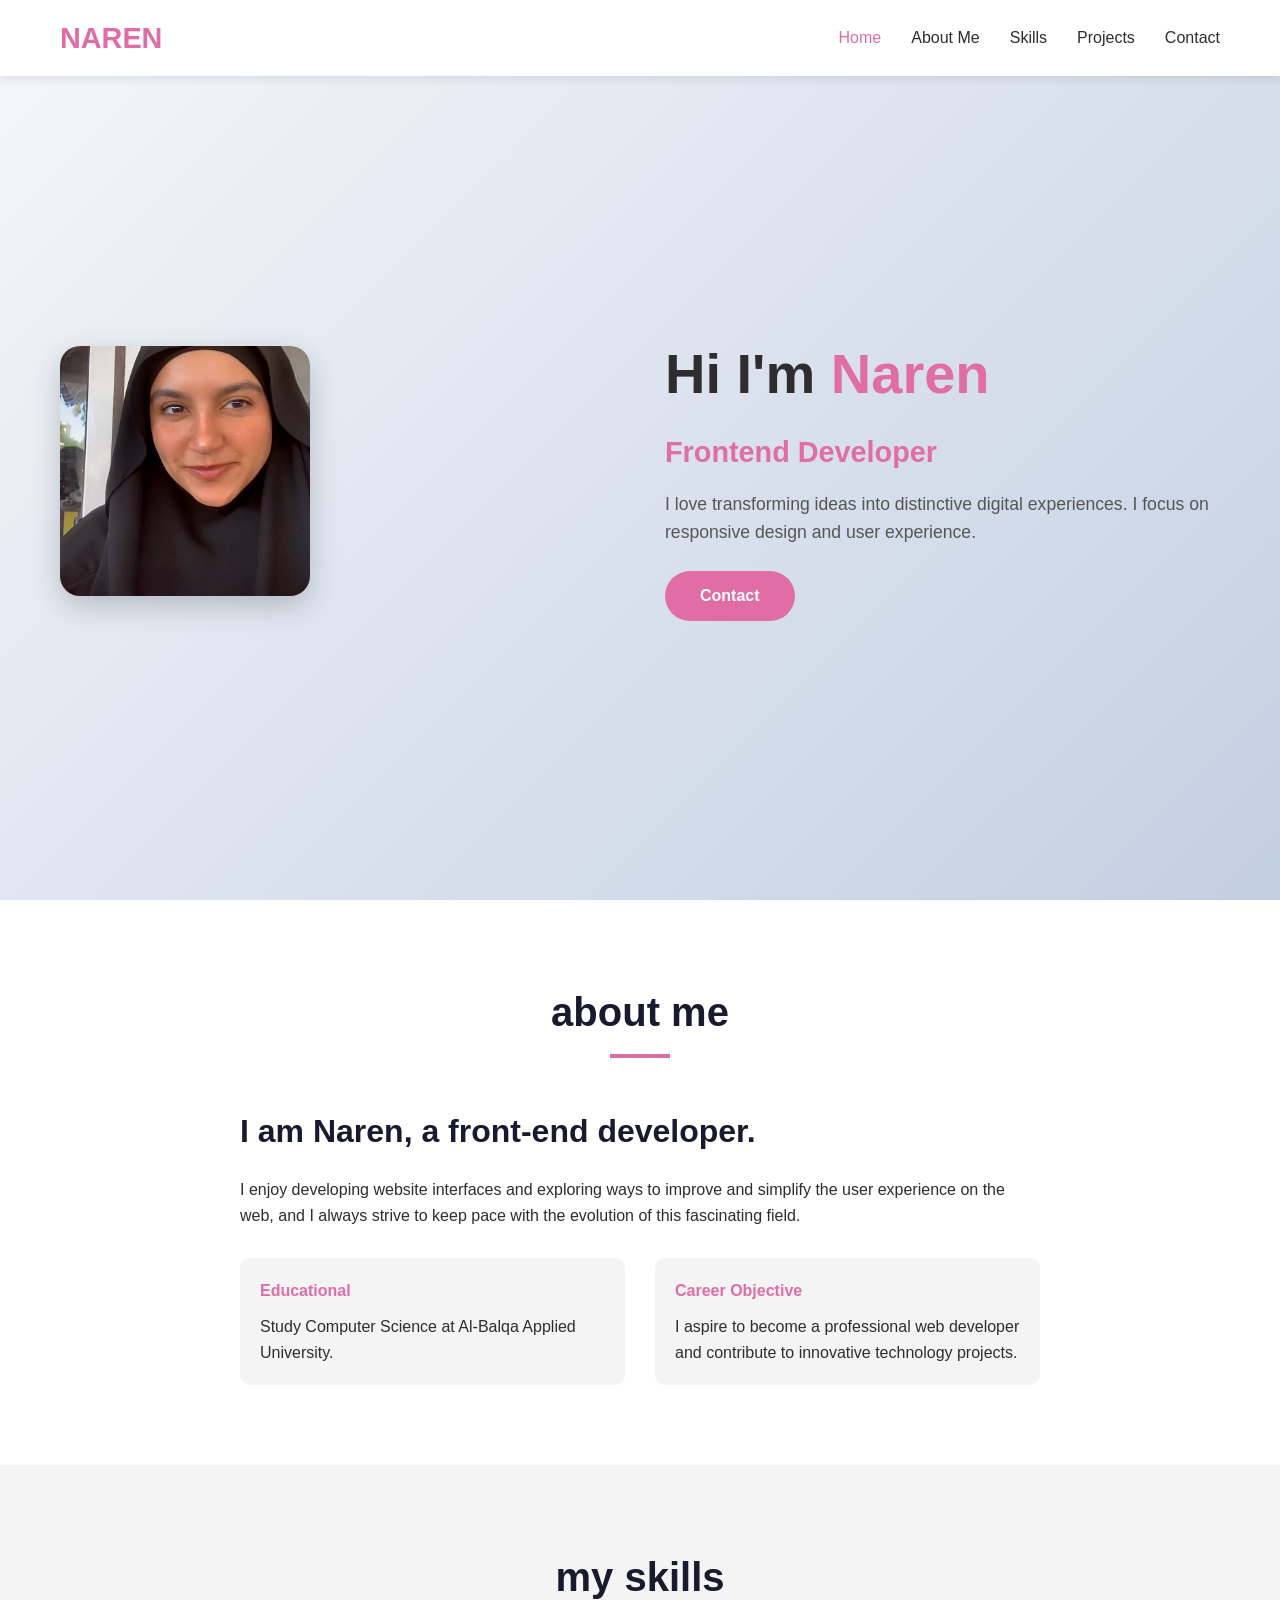
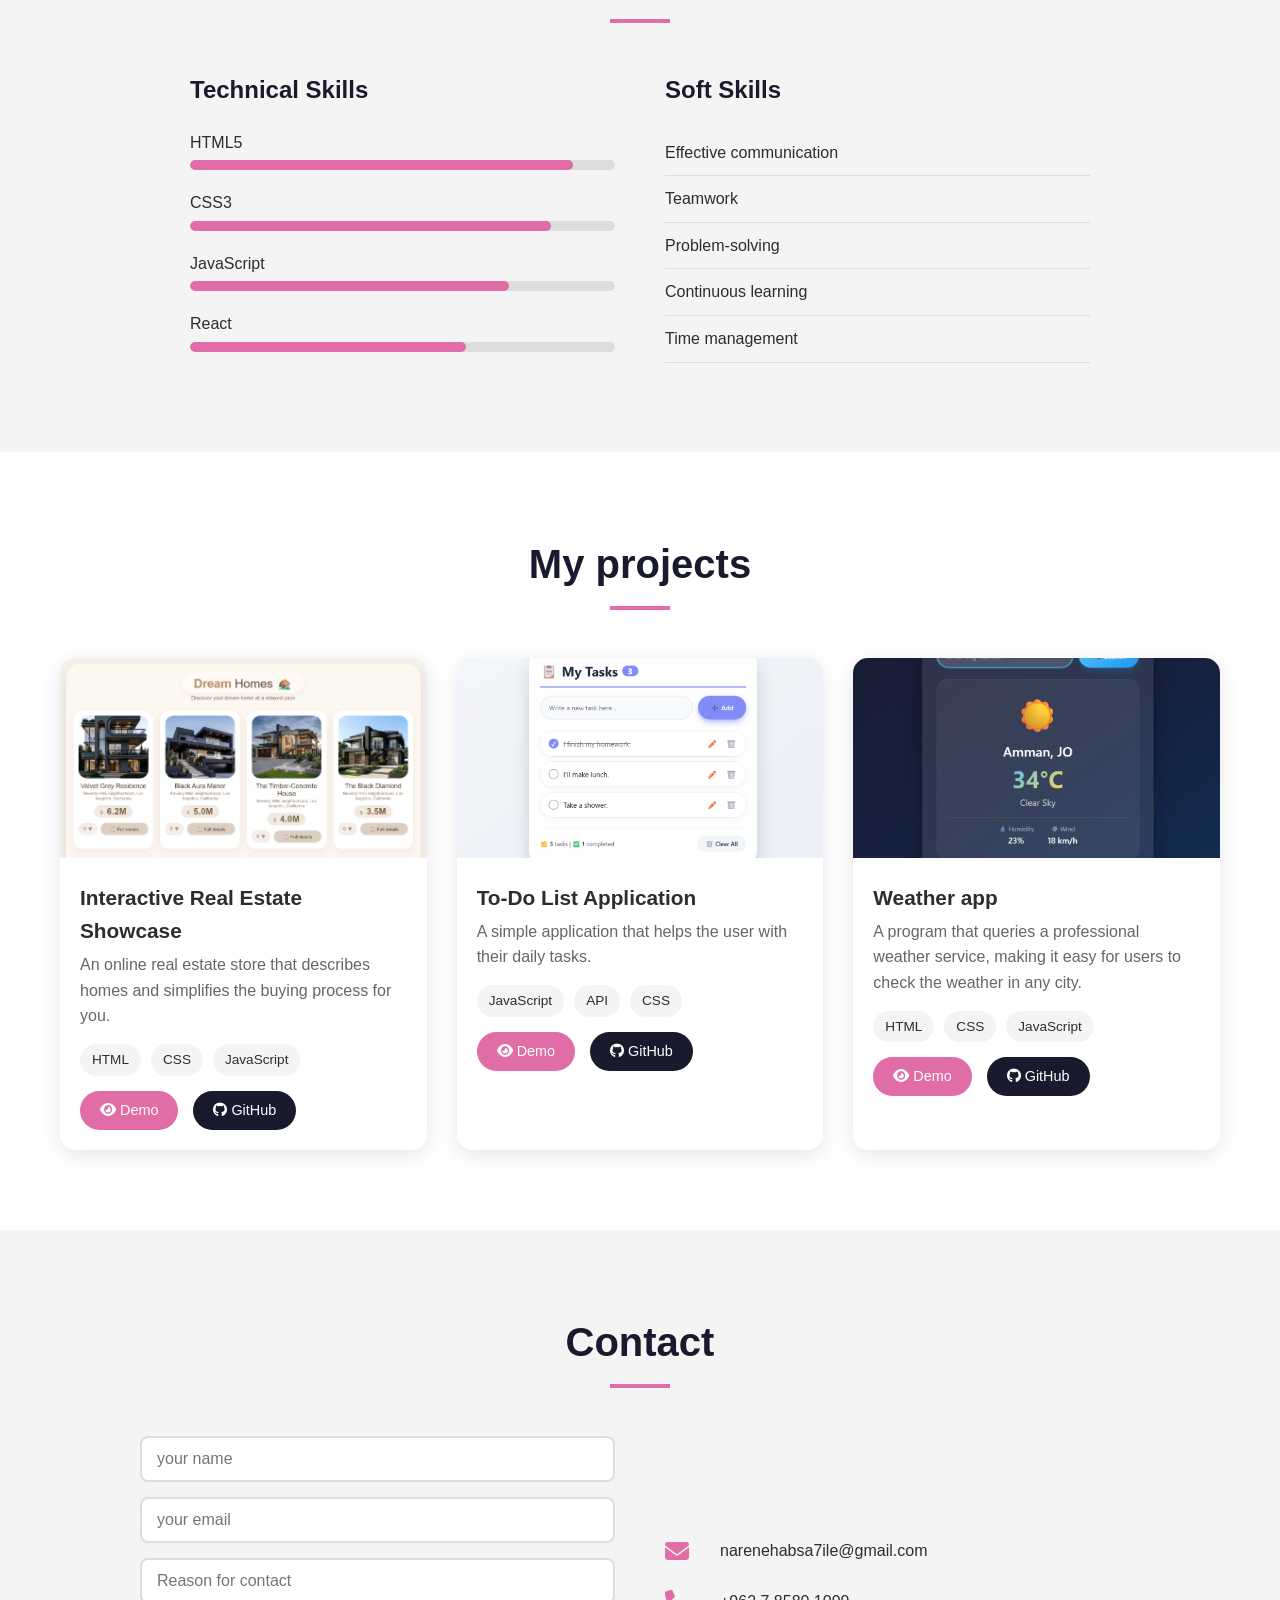
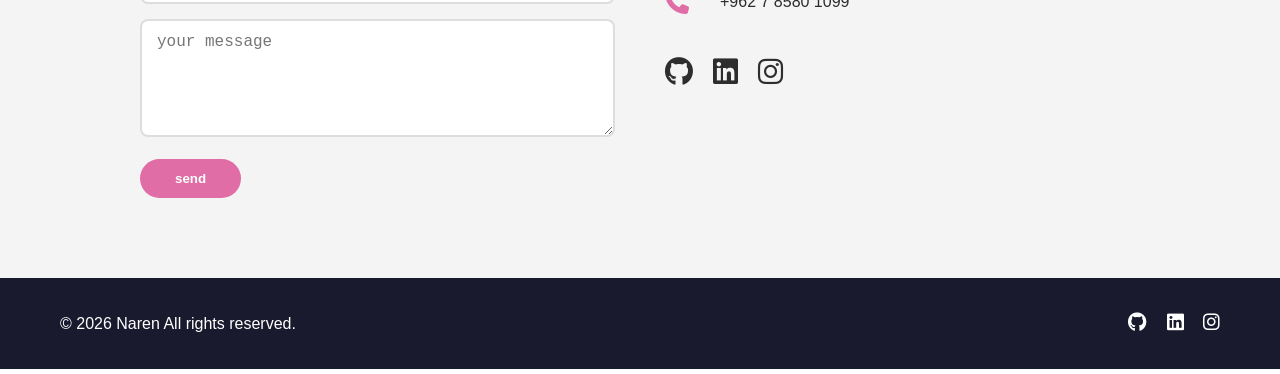
==== commit c53795ad: "Add files via upload" ====
--- a/index.html
+++ b/index.html
@@ -1,14 +1,15 @@
 <!DOCTYPE html>
-<html lang="en">
+<html lang="en"></html>
 <head>
     <title>Naren Ehab - Frontend Developer</title>
+    <link rel="icon" href="data:image/svg+xml,<svg xmlns='http://www.w3.org/2000/svg' viewBox='0 0 100 100'><text y='.9em' font-size='90'>👩‍💻</text></svg>">
     <link rel="stylesheet" href="style.css"> 
     <link rel="stylesheet" href="https://cdnjs.cloudflare.com/ajax/libs/font-awesome/6.5.0/css/all.min.css">
 </head>
 <body>
     <header>
         <nav>
-            <div class="logo"
+            <div class="logo">
                 <a href="#">NAREN</a>
             </div>
             
